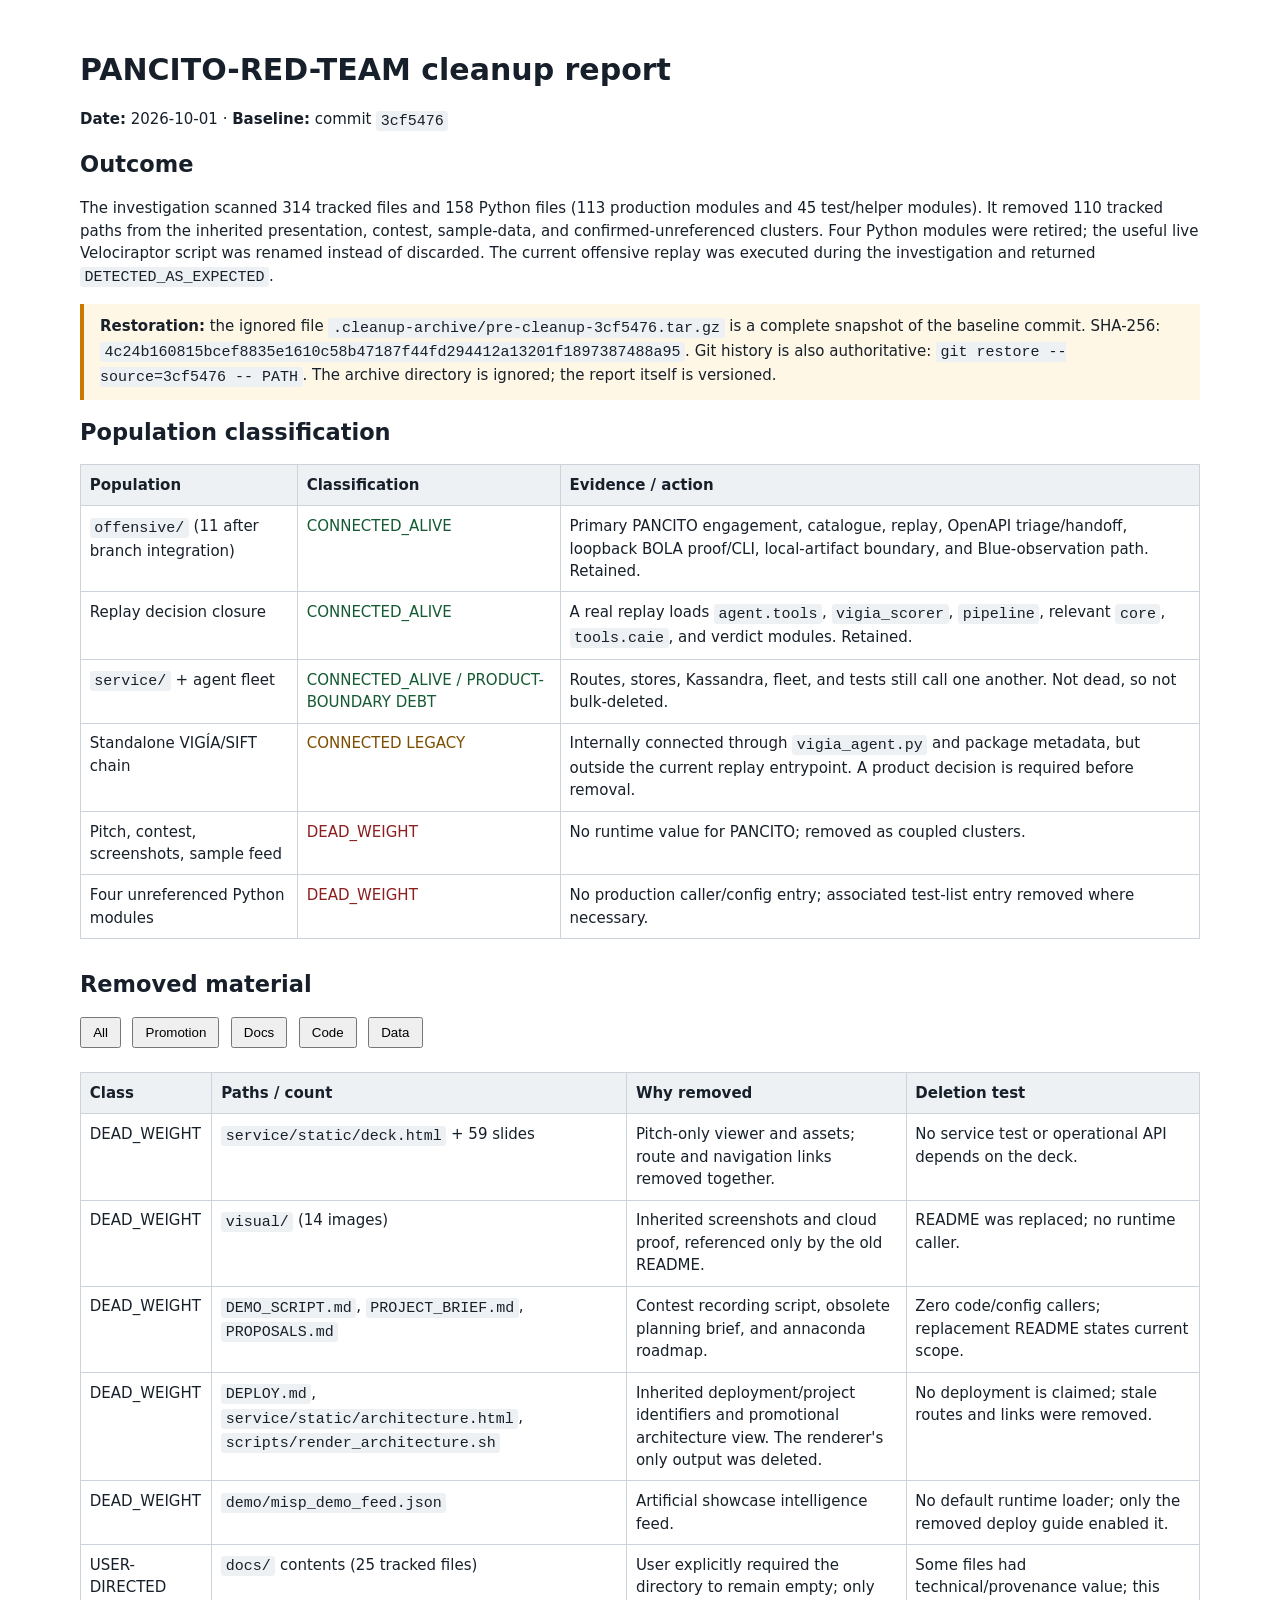
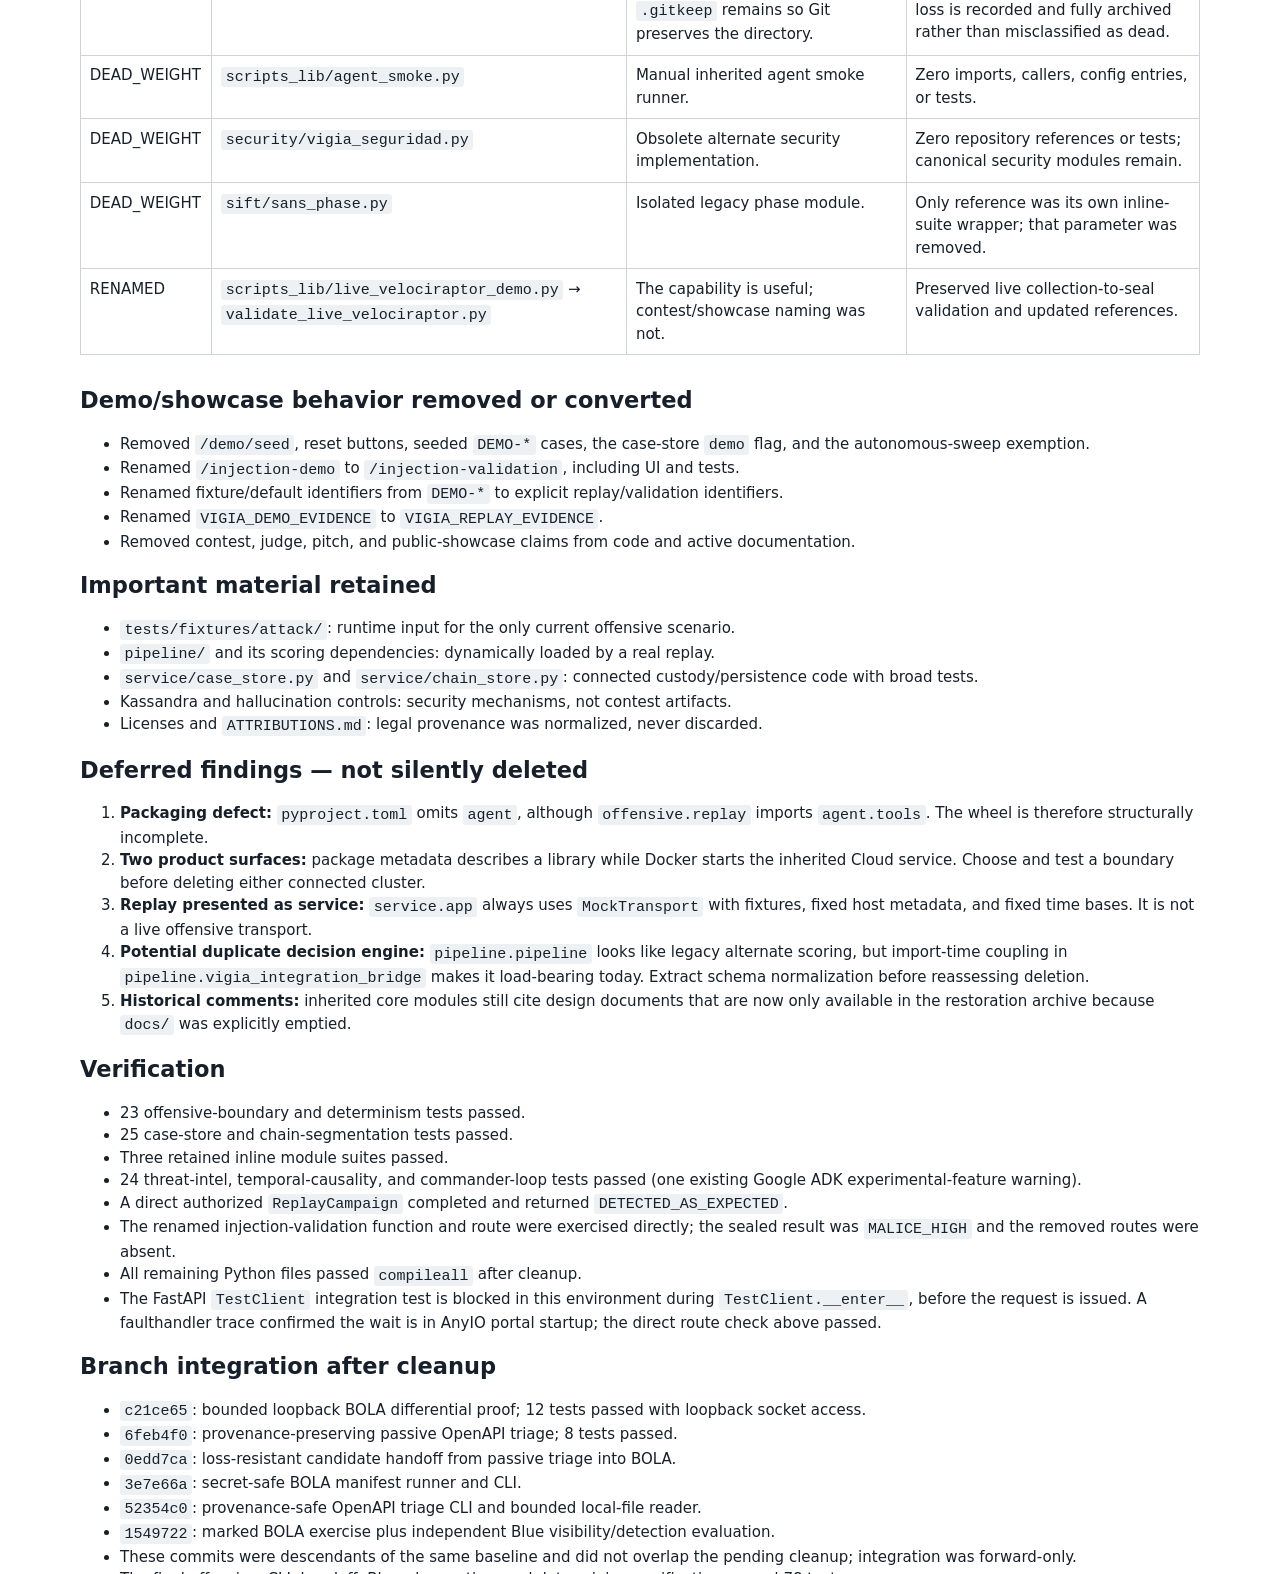
==== CLEANUP_REPORT.html @ c46391d8 "chore: remove inherited demo and hackathon surface" ====
<!doctype html>
<html lang="en">
<head>
  <meta charset="utf-8">
  <meta name="viewport" content="width=device-width,initial-scale=1">
  <title>PANCITO-RED-TEAM cleanup report — 2026-10-01</title>
  <style>
    body{font:15px/1.5 system-ui,sans-serif;max-width:1120px;margin:auto;padding:32px;color:#17202a}
    h1,h2{line-height:1.2} code{background:#eef1f4;padding:.1em .3em;border-radius:3px}
    table{border-collapse:collapse;width:100%;margin:1rem 0 2rem}th,td{border:1px solid #ccd3da;padding:.55rem;text-align:left;vertical-align:top}
    th{background:#eef1f4}.controls button{margin:0 .4rem .5rem 0;padding:.4rem .7rem}
    .dead{color:#8b1e1e}.alive{color:#145a32}.fossil{color:#7d4e00}.warning{border-left:4px solid #c97900;padding:.7rem 1rem;background:#fff7e6}
  </style>
</head>
<body>
<h1>PANCITO-RED-TEAM cleanup report</h1>
<p><strong>Date:</strong> 2026-10-01 · <strong>Baseline:</strong> commit <code>3cf5476</code></p>

<h2>Outcome</h2>
<p>The investigation scanned 314 tracked files and 158 Python files (113 production
modules and 45 test/helper modules). It removed 110 tracked paths from the inherited
presentation, contest, sample-data, and confirmed-unreferenced clusters. Four Python
modules were retired; the useful live Velociraptor script was renamed instead of
discarded. The current offensive replay was executed during the investigation and
returned <code>DETECTED_AS_EXPECTED</code>.</p>

<p class="warning"><strong>Restoration:</strong> the ignored file
<code>.cleanup-archive/pre-cleanup-3cf5476.tar.gz</code> is a complete snapshot of
the baseline commit. SHA-256:
<code>4c24b160815bcef8835e1610c58b47187f44fd294412a13201f1897387488a95</code>.
Git history is also authoritative: <code>git restore --source=3cf5476 -- PATH</code>.
The archive directory is ignored; the report itself is versioned.</p>

<h2>Population classification</h2>
<table>
  <thead><tr><th>Population</th><th>Classification</th><th>Evidence / action</th></tr></thead>
  <tbody>
    <tr><td><code>offensive/</code> (11 after branch integration)</td><td class="alive">CONNECTED_ALIVE</td><td>Primary PANCITO engagement, catalogue, replay, OpenAPI triage/handoff, loopback BOLA proof/CLI, local-artifact boundary, and Blue-observation path. Retained.</td></tr>
    <tr><td>Replay decision closure</td><td class="alive">CONNECTED_ALIVE</td><td>A real replay loads <code>agent.tools</code>, <code>vigia_scorer</code>, <code>pipeline</code>, relevant <code>core</code>, <code>tools.caie</code>, and verdict modules. Retained.</td></tr>
    <tr><td><code>service/</code> + agent fleet</td><td class="alive">CONNECTED_ALIVE / PRODUCT-BOUNDARY DEBT</td><td>Routes, stores, Kassandra, fleet, and tests still call one another. Not dead, so not bulk-deleted.</td></tr>
    <tr><td>Standalone VIGÍA/SIFT chain</td><td class="fossil">CONNECTED LEGACY</td><td>Internally connected through <code>vigia_agent.py</code> and package metadata, but outside the current replay entrypoint. A product decision is required before removal.</td></tr>
    <tr><td>Pitch, contest, screenshots, sample feed</td><td class="dead">DEAD_WEIGHT</td><td>No runtime value for PANCITO; removed as coupled clusters.</td></tr>
    <tr><td>Four unreferenced Python modules</td><td class="dead">DEAD_WEIGHT</td><td>No production caller/config entry; associated test-list entry removed where necessary.</td></tr>
  </tbody>
</table>

<h2>Removed material</h2>
<div class="controls">
  <button onclick="filterRows('all')">All</button>
  <button onclick="filterRows('promotion')">Promotion</button>
  <button onclick="filterRows('docs')">Docs</button>
  <button onclick="filterRows('code')">Code</button>
  <button onclick="filterRows('data')">Data</button>
</div>
<table id="removed">
  <thead><tr><th>Class</th><th>Paths / count</th><th>Why removed</th><th>Deletion test</th></tr></thead>
  <tbody>
    <tr data-kind="promotion"><td>DEAD_WEIGHT</td><td><code>service/static/deck.html</code> + 59 slides</td><td>Pitch-only viewer and assets; route and navigation links removed together.</td><td>No service test or operational API depends on the deck.</td></tr>
    <tr data-kind="promotion"><td>DEAD_WEIGHT</td><td><code>visual/</code> (14 images)</td><td>Inherited screenshots and cloud proof, referenced only by the old README.</td><td>README was replaced; no runtime caller.</td></tr>
    <tr data-kind="promotion"><td>DEAD_WEIGHT</td><td><code>DEMO_SCRIPT.md</code>, <code>PROJECT_BRIEF.md</code>, <code>PROPOSALS.md</code></td><td>Contest recording script, obsolete planning brief, and annaconda roadmap.</td><td>Zero code/config callers; replacement README states current scope.</td></tr>
    <tr data-kind="promotion"><td>DEAD_WEIGHT</td><td><code>DEPLOY.md</code>, <code>service/static/architecture.html</code>, <code>scripts/render_architecture.sh</code></td><td>Inherited deployment/project identifiers and promotional architecture view. The renderer's only output was deleted.</td><td>No deployment is claimed; stale routes and links were removed.</td></tr>
    <tr data-kind="data"><td>DEAD_WEIGHT</td><td><code>demo/misp_demo_feed.json</code></td><td>Artificial showcase intelligence feed.</td><td>No default runtime loader; only the removed deploy guide enabled it.</td></tr>
    <tr data-kind="docs"><td>USER-DIRECTED</td><td><code>docs/</code> contents (25 tracked files)</td><td>User explicitly required the directory to remain empty; only <code>.gitkeep</code> remains so Git preserves the directory.</td><td>Some files had technical/provenance value; this loss is recorded and fully archived rather than misclassified as dead.</td></tr>
    <tr data-kind="code"><td>DEAD_WEIGHT</td><td><code>scripts_lib/agent_smoke.py</code></td><td>Manual inherited agent smoke runner.</td><td>Zero imports, callers, config entries, or tests.</td></tr>
    <tr data-kind="code"><td>DEAD_WEIGHT</td><td><code>security/vigia_seguridad.py</code></td><td>Obsolete alternate security implementation.</td><td>Zero repository references or tests; canonical security modules remain.</td></tr>
    <tr data-kind="code"><td>DEAD_WEIGHT</td><td><code>sift/sans_phase.py</code></td><td>Isolated legacy phase module.</td><td>Only reference was its own inline-suite wrapper; that parameter was removed.</td></tr>
    <tr data-kind="code"><td>RENAMED</td><td><code>scripts_lib/live_velociraptor_demo.py</code> → <code>validate_live_velociraptor.py</code></td><td>The capability is useful; contest/showcase naming was not.</td><td>Preserved live collection-to-seal validation and updated references.</td></tr>
  </tbody>
</table>

<h2>Demo/showcase behavior removed or converted</h2>
<ul>
  <li>Removed <code>/demo/seed</code>, reset buttons, seeded <code>DEMO-*</code> cases, the case-store <code>demo</code> flag, and the autonomous-sweep exemption.</li>
  <li>Renamed <code>/injection-demo</code> to <code>/injection-validation</code>, including UI and tests.</li>
  <li>Renamed fixture/default identifiers from <code>DEMO-*</code> to explicit replay/validation identifiers.</li>
  <li>Renamed <code>VIGIA_DEMO_EVIDENCE</code> to <code>VIGIA_REPLAY_EVIDENCE</code>.</li>
  <li>Removed contest, judge, pitch, and public-showcase claims from code and active documentation.</li>
</ul>

<h2>Important material retained</h2>
<ul>
  <li><code>tests/fixtures/attack/</code>: runtime input for the only current offensive scenario.</li>
  <li><code>pipeline/</code> and its scoring dependencies: dynamically loaded by a real replay.</li>
  <li><code>service/case_store.py</code> and <code>service/chain_store.py</code>: connected custody/persistence code with broad tests.</li>
  <li>Kassandra and hallucination controls: security mechanisms, not contest artifacts.</li>
  <li>Licenses and <code>ATTRIBUTIONS.md</code>: legal provenance was normalized, never discarded.</li>
</ul>

<h2>Deferred findings — not silently deleted</h2>
<ol>
  <li><strong>Packaging defect:</strong> <code>pyproject.toml</code> omits <code>agent</code>, although <code>offensive.replay</code> imports <code>agent.tools</code>. The wheel is therefore structurally incomplete.</li>
  <li><strong>Two product surfaces:</strong> package metadata describes a library while Docker starts the inherited Cloud service. Choose and test a boundary before deleting either connected cluster.</li>
  <li><strong>Replay presented as service:</strong> <code>service.app</code> always uses <code>MockTransport</code> with fixtures, fixed host metadata, and fixed time bases. It is not a live offensive transport.</li>
  <li><strong>Potential duplicate decision engine:</strong> <code>pipeline.pipeline</code> looks like legacy alternate scoring, but import-time coupling in <code>pipeline.vigia_integration_bridge</code> makes it load-bearing today. Extract schema normalization before reassessing deletion.</li>
  <li><strong>Historical comments:</strong> inherited core modules still cite design documents that are now only available in the restoration archive because <code>docs/</code> was explicitly emptied.</li>
</ol>

<h2>Verification</h2>
<ul>
  <li>23 offensive-boundary and determinism tests passed.</li>
  <li>25 case-store and chain-segmentation tests passed.</li>
  <li>Three retained inline module suites passed.</li>
  <li>24 threat-intel, temporal-causality, and commander-loop tests passed (one existing Google ADK experimental-feature warning).</li>
  <li>A direct authorized <code>ReplayCampaign</code> completed and returned <code>DETECTED_AS_EXPECTED</code>.</li>
  <li>The renamed injection-validation function and route were exercised directly; the sealed result was <code>MALICE_HIGH</code> and the removed routes were absent.</li>
  <li>All remaining Python files passed <code>compileall</code> after cleanup.</li>
  <li>The FastAPI <code>TestClient</code> integration test is blocked in this environment during <code>TestClient.__enter__</code>, before the request is issued. A faulthandler trace confirmed the wait is in AnyIO portal startup; the direct route check above passed.</li>
</ul>

<h2>Branch integration after cleanup</h2>
<ul>
  <li><code>c21ce65</code>: bounded loopback BOLA differential proof; 12 tests passed with loopback socket access.</li>
  <li><code>6feb4f0</code>: provenance-preserving passive OpenAPI triage; 8 tests passed.</li>
  <li><code>0edd7ca</code>: loss-resistant candidate handoff from passive triage into BOLA.</li>
  <li><code>3e7e66a</code>: secret-safe BOLA manifest runner and CLI.</li>
  <li><code>52354c0</code>: provenance-safe OpenAPI triage CLI and bounded local-file reader.</li>
  <li><code>1549722</code>: marked BOLA exercise plus independent Blue visibility/detection evaluation.</li>
  <li>These commits were descendants of the same baseline and did not overlap the pending cleanup; integration was forward-only.</li>
  <li>The final offensive, CLI, handoff, Blue-observation, and determinism verification passed 78 tests.</li>
</ul>

<script>
function filterRows(kind){
  document.querySelectorAll('#removed tbody tr').forEach(function(row){
    row.hidden = kind !== 'all' && row.dataset.kind !== kind;
  });
}
</script>
</body>
</html>
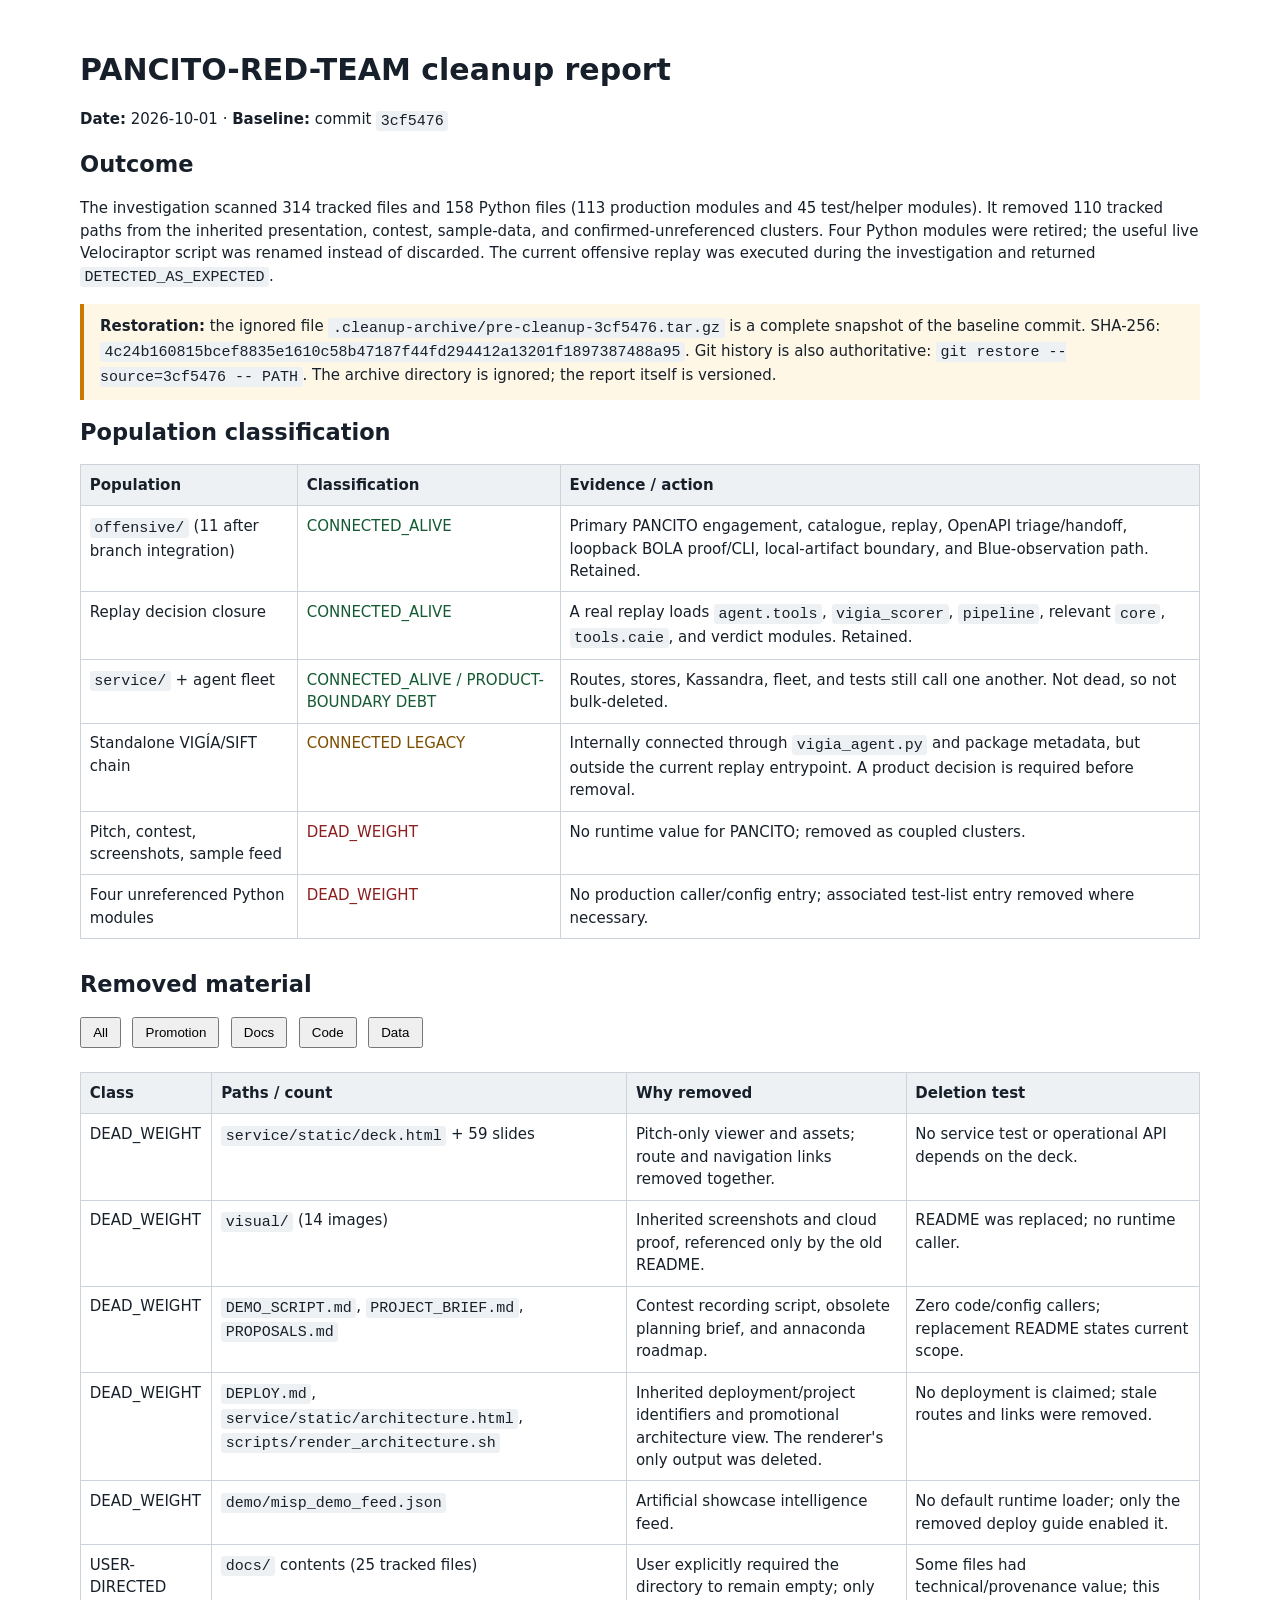
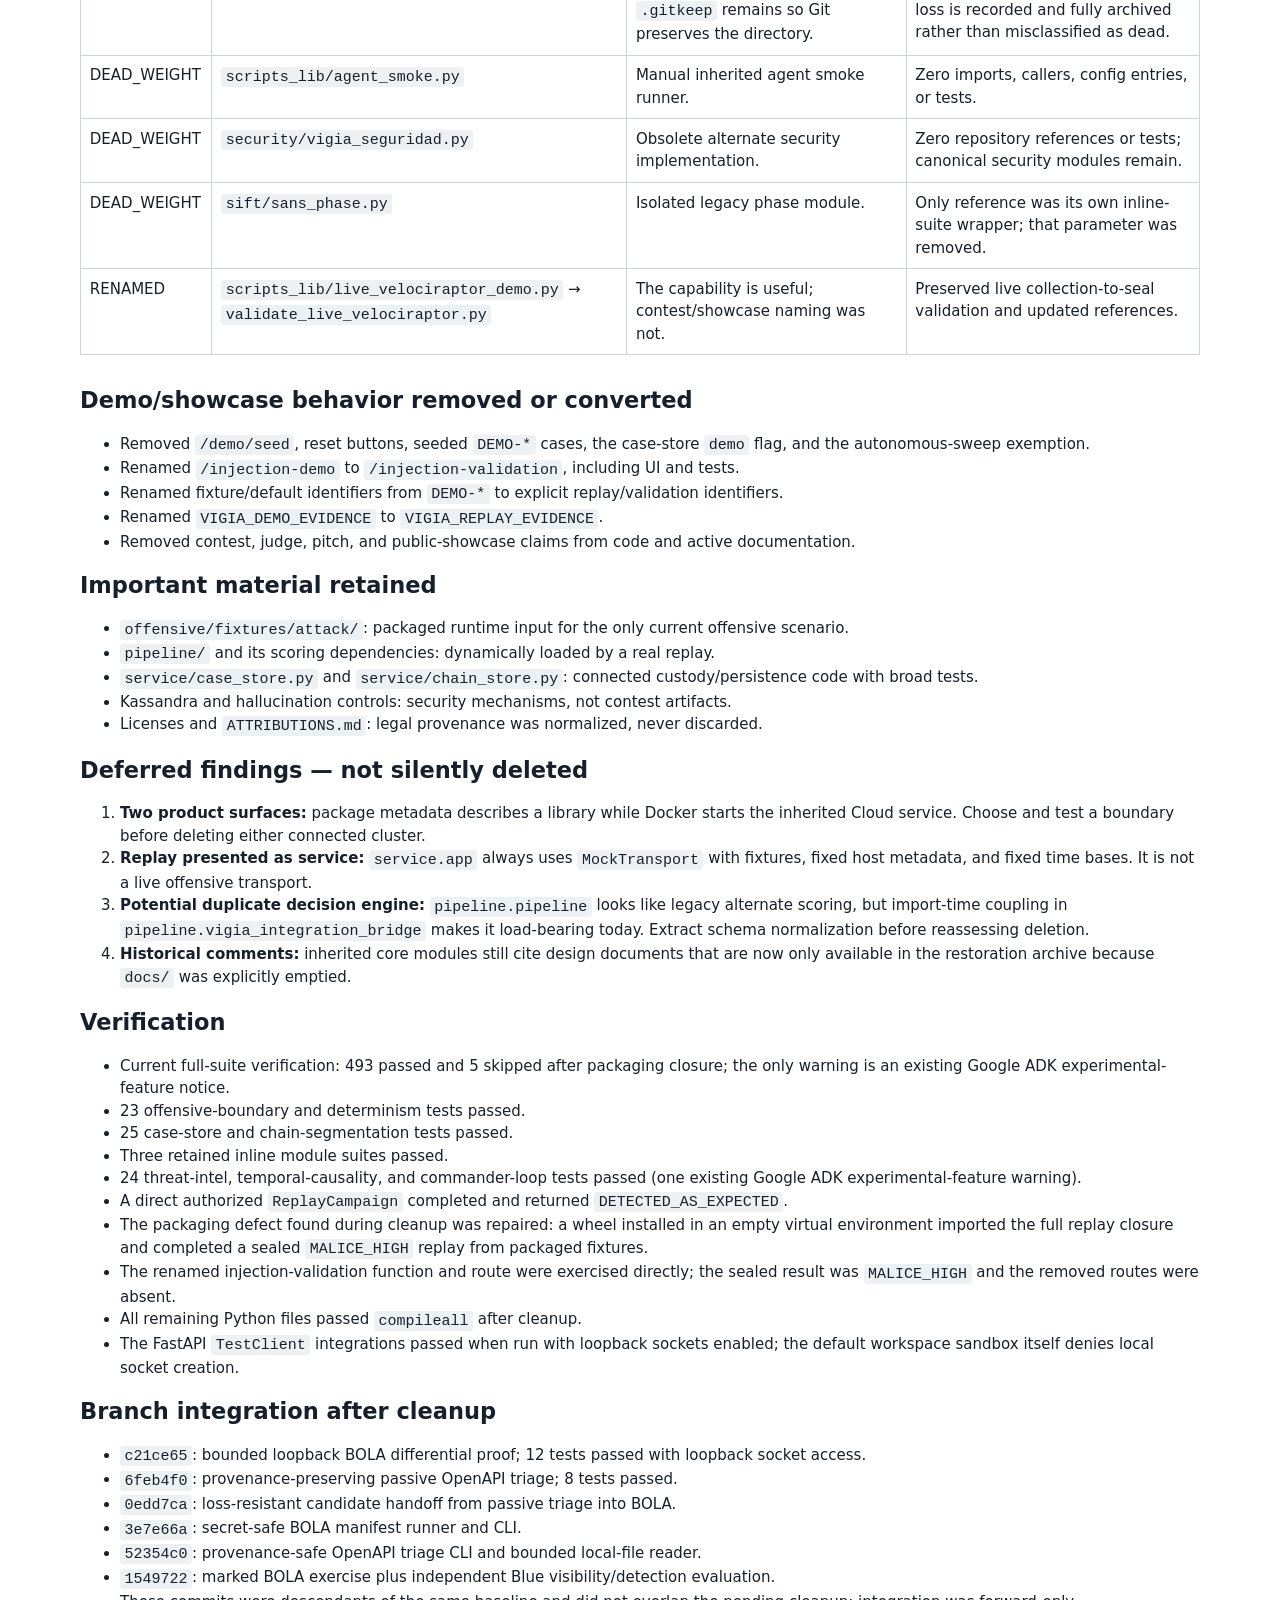
==== commit bb93da93: "fix: make offensive replay wheel self-contained" ====
--- a/CLEANUP_REPORT.html
+++ b/CLEANUP_REPORT.html
@@ -79,7 +79,7 @@
 
 <h2>Important material retained</h2>
 <ul>
-  <li><code>tests/fixtures/attack/</code>: runtime input for the only current offensive scenario.</li>
+  <li><code>offensive/fixtures/attack/</code>: packaged runtime input for the only current offensive scenario.</li>
   <li><code>pipeline/</code> and its scoring dependencies: dynamically loaded by a real replay.</li>
   <li><code>service/case_store.py</code> and <code>service/chain_store.py</code>: connected custody/persistence code with broad tests.</li>
   <li>Kassandra and hallucination controls: security mechanisms, not contest artifacts.</li>
@@ -88,7 +88,6 @@
 
 <h2>Deferred findings — not silently deleted</h2>
 <ol>
-  <li><strong>Packaging defect:</strong> <code>pyproject.toml</code> omits <code>agent</code>, although <code>offensive.replay</code> imports <code>agent.tools</code>. The wheel is therefore structurally incomplete.</li>
   <li><strong>Two product surfaces:</strong> package metadata describes a library while Docker starts the inherited Cloud service. Choose and test a boundary before deleting either connected cluster.</li>
   <li><strong>Replay presented as service:</strong> <code>service.app</code> always uses <code>MockTransport</code> with fixtures, fixed host metadata, and fixed time bases. It is not a live offensive transport.</li>
   <li><strong>Potential duplicate decision engine:</strong> <code>pipeline.pipeline</code> looks like legacy alternate scoring, but import-time coupling in <code>pipeline.vigia_integration_bridge</code> makes it load-bearing today. Extract schema normalization before reassessing deletion.</li>
@@ -97,14 +96,16 @@
 
 <h2>Verification</h2>
 <ul>
+  <li>Current full-suite verification: 493 passed and 5 skipped after packaging closure; the only warning is an existing Google ADK experimental-feature notice.</li>
   <li>23 offensive-boundary and determinism tests passed.</li>
   <li>25 case-store and chain-segmentation tests passed.</li>
   <li>Three retained inline module suites passed.</li>
   <li>24 threat-intel, temporal-causality, and commander-loop tests passed (one existing Google ADK experimental-feature warning).</li>
   <li>A direct authorized <code>ReplayCampaign</code> completed and returned <code>DETECTED_AS_EXPECTED</code>.</li>
+  <li>The packaging defect found during cleanup was repaired: a wheel installed in an empty virtual environment imported the full replay closure and completed a sealed <code>MALICE_HIGH</code> replay from packaged fixtures.</li>
   <li>The renamed injection-validation function and route were exercised directly; the sealed result was <code>MALICE_HIGH</code> and the removed routes were absent.</li>
   <li>All remaining Python files passed <code>compileall</code> after cleanup.</li>
-  <li>The FastAPI <code>TestClient</code> integration test is blocked in this environment during <code>TestClient.__enter__</code>, before the request is issued. A faulthandler trace confirmed the wait is in AnyIO portal startup; the direct route check above passed.</li>
+  <li>The FastAPI <code>TestClient</code> integrations passed when run with loopback sockets enabled; the default workspace sandbox itself denies local socket creation.</li>
 </ul>
 
 <h2>Branch integration after cleanup</h2>
